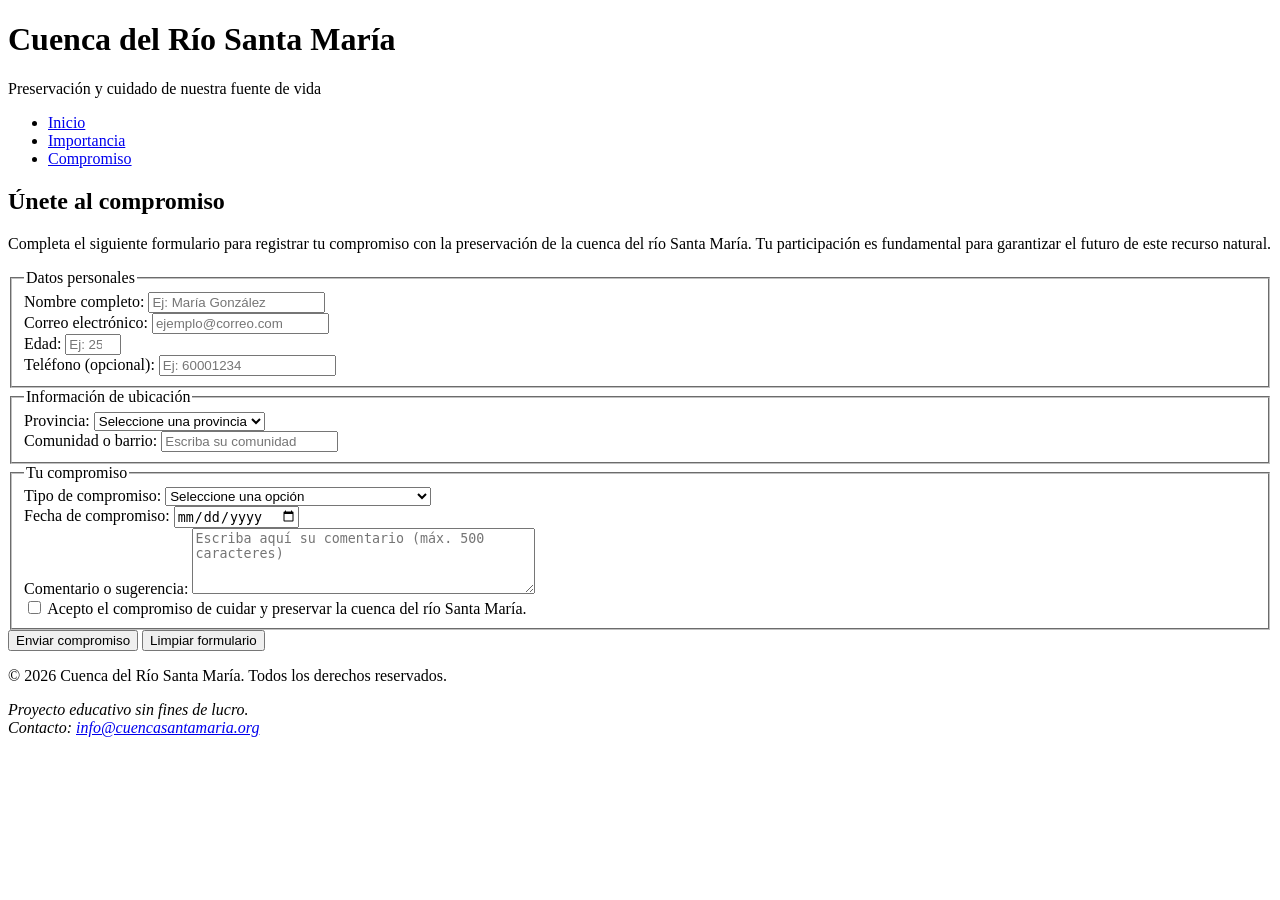
==== compromiso.html @ 09c91ca5 "Add files via upload" ====
<!DOCTYPE html>
<html lang="es">

<head>
    <meta charset="UTF-8">
    <meta name="viewport">
    <meta name="description" content="Formulario de compromiso para la preservación de la cuenca del río Santa María.">
    <meta name="author" content="Tu Nombre">
    <link rel="icon" href="img/icono.png" type="image/png">
    <link rel="stylesheet" href="css/estilos.css">
    <title>Compromiso | Cuenca del Río Santa María</title>
</head>

<body>
    <header class="encabezado">
        <div class="contenedor">
            <h1>Cuenca del Río Santa María</h1>
            <p class="subtitulo">Preservación y cuidado de nuestra fuente de vida</p>
        </div>
        <nav class="navegacion" aria-label="Navegación principal">
            <ul>
                <li><a href="index.html">Inicio</a></li>
                <li><a href="importancia.html">Importancia</a></li>
                <li><a href="compromiso.html" class="activo">Compromiso</a></li>
            </ul>
        </nav>
    </header>

    <main>
        <section class="contenido">
            <div class="contenedor">
                <h2>Únete al compromiso</h2>
                <p>
                    Completa el siguiente formulario para registrar tu compromiso con la
                    preservación de la cuenca del río Santa María. Tu participación es
                    fundamental para garantizar el futuro de este recurso natural.
                </p>

                <form action="#" method="post" class="formulario" novalidate>
                    <fieldset>
                        <legend>Datos personales</legend>

                        <div class="campo">
                            <label for="nombre">Nombre completo:</label>
                            <input type="text" id="nombre" name="nombre" placeholder="Ej: María González" required
                                minlength="3" maxlength="80" autocomplete="name">
                        </div>

                        <div class="campo">
                            <label for="correo">Correo electrónico:</label>
                            <input type="email" id="correo" name="correo" placeholder="ejemplo@correo.com" required
                                autocomplete="email">
                        </div>

                        <div class="campo">
                            <label for="edad">Edad:</label>
                            <input type="number" id="edad" name="edad" min="12" max="120" required placeholder="Ej: 25">
                        </div>

                        <div class="campo">
                            <label for="telefono">Teléfono (opcional):</label>
                            <input type="tel" id="telefono" name="telefono" pattern="[0-9]{8,15}"
                                placeholder="Ej: 60001234" title="Ingrese entre 8 y 15 dígitos">
                        </div>
                    </fieldset>

                    <fieldset>
                        <legend>Información de ubicación</legend>

                        <div class="campo">
                            <label for="provincia">Provincia:</label>
                            <select id="provincia" name="provincia" required>
                                <option value="">Seleccione una provincia</option>
                                <option value="veraguas">Veraguas</option>
                                <option value="herrera">Herrera</option>
                                <option value="los_santos">Los Santos</option>
                                <option value="colon">Colón</option>
                                <option value="otra">Otra</option>
                            </select>
                        </div>

                        <div class="campo">
                            <label for="comunidad">Comunidad o barrio:</label>
                            <input type="text" id="comunidad" name="comunidad" list="comunidades"
                                placeholder="Escriba su comunidad" required>
                            <datalist id="comunidades">
                                <option value="Santa María">
                                <option value="San Francisco">
                                <option value="El Potrero">
                                <option value="La Mesa">
                                <option value="Los Valles">
                            </datalist>
                        </div>
                    </fieldset>

                    <fieldset>
                        <legend>Tu compromiso</legend>

                        <div class="campo">
                            <label for="tipo_compromiso">Tipo de compromiso:</label>
                            <select id="tipo_compromiso" name="tipo_compromiso" required>
                                <option value="">Seleccione una opción</option>
                                <option value="limpieza">Participar en jornadas de limpieza</option>
                                <option value="educacion">Educar a otros sobre el cuidado del agua</option>
                                <option value="ahorro">Ahorrar agua en mi hogar</option>
                                <option value="denuncia">Denunciar actividades contaminantes</option>
                                <option value="voluntariado">Ser voluntario ambiental</option>
                            </select>
                        </div>

                        <div class="campo">
                            <label for="fecha">Fecha de compromiso:</label>
                            <input type="date" id="fecha" name="fecha" required>
                        </div>

                        <div class="campo">
                            <label for="comentario">Comentario o sugerencia:</label>
                            <textarea id="comentario" name="comentario" rows="4" cols="40" maxlength="500"
                                placeholder="Escriba aquí su comentario (máx. 500 caracteres)"></textarea>
                        </div>

                        <div class="campo checkbox">
                            <input type="checkbox" id="acepto" name="acepto" required>
                            <label for="acepto">
                                Acepto el compromiso de cuidar y preservar la cuenca del río Santa María.
                            </label>
                        </div>
                    </fieldset>

                    <div class="acciones">
                        <button type="submit" class="boton">Enviar compromiso</button>
                        <button type="reset" class="boton secundario">Limpiar formulario</button>
                    </div>
                </form>
            </div>
        </section>
    </main>

    <footer class="pie">
        <div class="contenedor">
            <p>&copy; 2026 Cuenca del Río Santa María. Todos los derechos reservados.</p>
            <address>
                Proyecto educativo sin fines de lucro.<br>
                Contacto: <a href="mailto:info@cuencasantamaria.org">info@cuencasantamaria.org</a>
            </address>
        </div>
    </footer>
</body>

</html>
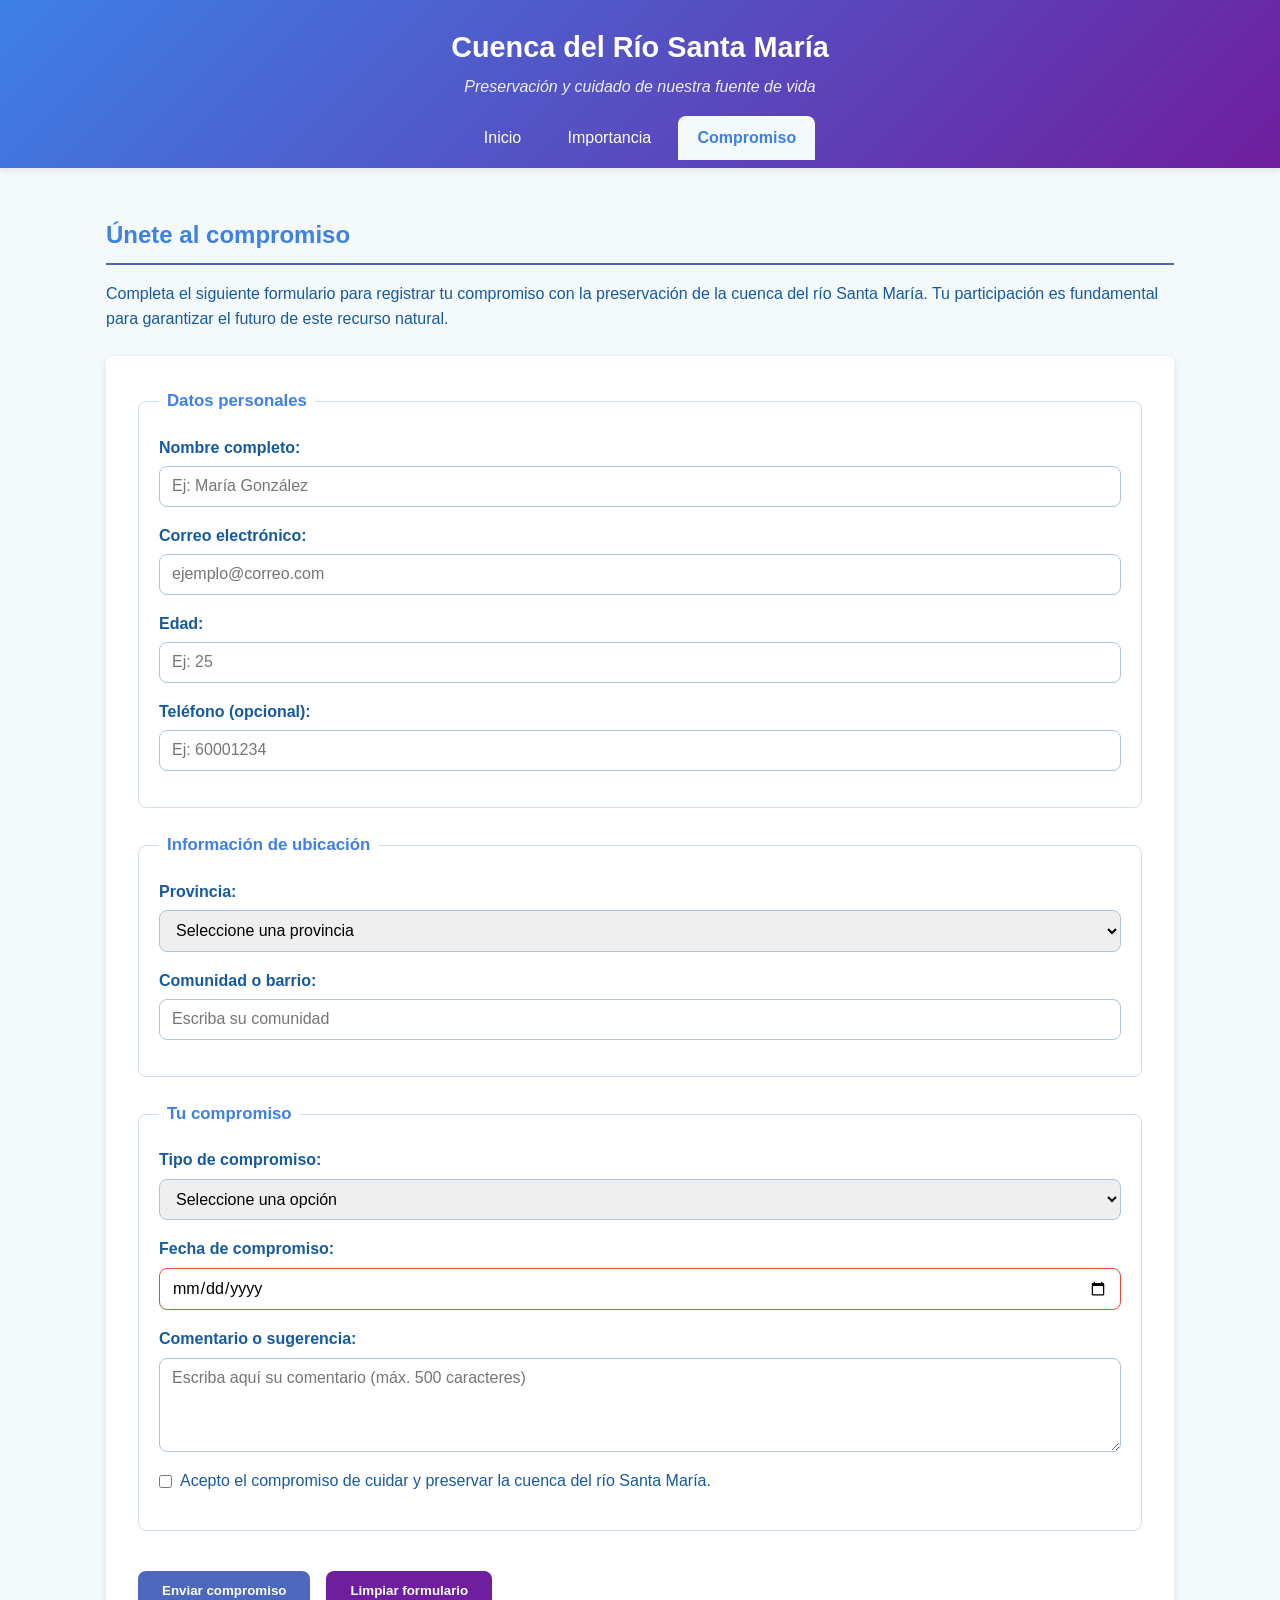
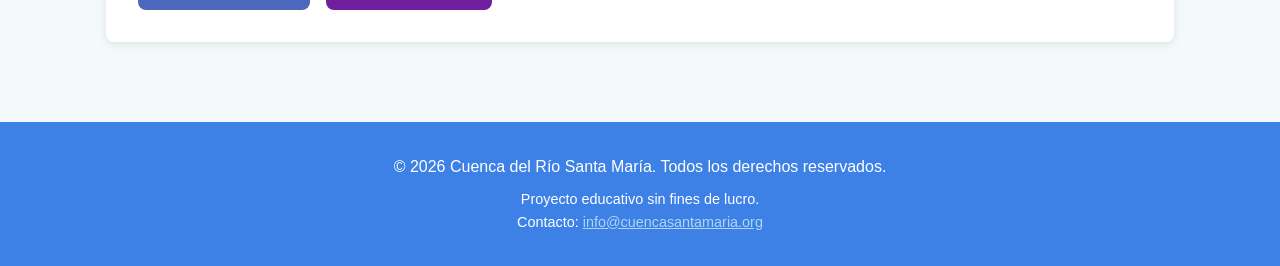
==== commit df1bfd18: "Update compromiso.html" ====
--- a/compromiso.html
+++ b/compromiso.html
@@ -6,8 +6,8 @@
     <meta name="viewport">
     <meta name="description" content="Formulario de compromiso para la preservación de la cuenca del río Santa María.">
     <meta name="author" content="Tu Nombre">
-    <link rel="icon" href="img/icono.png" type="image/png">
-    <link rel="stylesheet" href="css/estilos.css">
+    <link rel="icon" href="icono.png" type="image/png">
+    <link rel="stylesheet" href="estilos.css">
     <title>Compromiso | Cuenca del Río Santa María</title>
 </head>
 
@@ -147,4 +147,4 @@
     </footer>
 </body>
 
-</html>+</html>
--- a/estilos.css
+++ b/estilos.css
@@ -0,0 +1,494 @@
+/* ============================================
+   RESET Y VARIABLES
+   ============================================ */
+* {
+    margin: 0;
+    padding: 0;
+    box-sizing: border-box;
+}
+
+:root {
+    --color-primario: #3d80e6;
+    --color-secundario: #6f1e9e;
+    --color-acento: #0c30a5bb;
+    --color-fondo: #f4f9fc;
+    --color-texto: #165a9e;
+    --color-blanco: #ffffff;
+    --sombra: 0 2px 8px rgba(0, 0, 0, 0.1);
+    --radio: 8px;
+    --transicion: 0.3s ease;
+}
+
+body {
+    font-family: "Segoe UI", Roboto, "Helvetica Neue", Arial, sans-serif;
+    background-color: var(--color-fondo);
+    color: var(--color-texto);
+    line-height: 1.6;
+}
+
+.contenedor {
+    width: 90%;
+    max-width: 1100px;
+    margin: 0 auto;
+    padding: 0 1rem;
+}
+
+/* ============================================
+   ENCABEZADO Y NAVEGACIÓN
+   ============================================ */
+.encabezado {
+    background: linear-gradient(135deg, var(--color-primario), var(--color-secundario));
+    color: var(--color-blanco);
+    padding: 1.5rem 0 0;
+    box-shadow: var(--sombra);
+}
+
+.encabezado h1 {
+    font-size: 1.8rem;
+    text-align: center;
+    margin-bottom: 0.25rem;
+}
+
+.subtitulo {
+    text-align: center;
+    font-style: italic;
+    opacity: 0.9;
+    margin-bottom: 1rem;
+}
+
+.navegacion ul {
+    list-style: none;
+    display: flex;
+    justify-content: center;
+    flex-wrap: wrap;
+    gap: 0.5rem;
+    padding-bottom: 0.5rem;
+}
+
+.navegacion a {
+    display: block;
+    padding: 0.6rem 1.2rem;
+    color: var(--color-blanco);
+    text-decoration: none;
+    border-radius: var(--radio) var(--radio) 0 0;
+    transition: background-color var(--transicion);
+    font-weight: 500;
+}
+
+.navegacion a:hover,
+.navegacion a:focus {
+    background-color: rgba(255, 255, 255, 0.2);
+}
+
+.navegacion a.activo {
+    background-color: var(--color-fondo);
+    color: var(--color-primario);
+    font-weight: 700;
+}
+
+/* ============================================
+   SECCIÓN HERO
+   ============================================ */
+.hero {
+    background: linear-gradient(rgba(26, 82, 118, 0.85), rgba(46, 134, 193, 0.85)),
+        url("../img/cuenca.jpg") center/cover no-repeat;
+    color: var(--color-blanco);
+    padding: 4rem 0;
+    text-align: center;
+}
+
+.hero h2 {
+    font-size: 2rem;
+    margin-bottom: 1rem;
+}
+
+.hero p {
+    max-width: 700px;
+    margin: 0 auto 1rem;
+    font-size: 1.05rem;
+}
+
+.boton {
+    display: inline-block;
+    background-color: var(--color-acento);
+    color: var(--color-blanco);
+    padding: 0.75rem 1.5rem;
+    border: none;
+    border-radius: var(--radio);
+    text-decoration: none;
+    font-weight: 600;
+    cursor: pointer;
+    transition: background-color var(--transicion), transform var(--transicion);
+    margin-top: 1rem;
+}
+
+.boton:hover,
+.boton:focus {
+    background-color: #1e8449;
+    transform: translateY(-2px);
+}
+
+.boton.secundario {
+    background-color: var(--color-secundario);
+}
+
+.boton.secundario:hover,
+.boton.secundario:focus {
+    background-color: var(--color-primario);
+}
+
+/* ============================================
+   TARJETAS CON CSS GRID (TEMA INTEGRADO)
+   ============================================ */
+.tarjetas {
+    padding: 3rem 0;
+    background-color: var(--color-blanco);
+}
+
+.grid-tarjetas {
+    display: grid;
+    grid-template-columns: repeat(auto-fit, minmax(280px, 1fr));
+    gap: 1.5rem;
+    margin-top: 1.5rem;
+}
+
+.tarjeta {
+    background-color: var(--color-fondo);
+    padding: 1.5rem;
+    border-radius: var(--radio);
+    border-left: 4px solid var(--color-acento);
+    box-shadow: var(--sombra);
+    transition: transform var(--transicion);
+}
+
+.tarjeta:hover {
+    transform: translateY(-4px);
+}
+
+.tarjeta h3 {
+    color: var(--color-primario);
+    margin-bottom: 0.75rem;
+}
+
+/* ============================================
+   GALERÍA CON CSS GRID
+   ============================================ */
+.galeria {
+    padding: 3rem 0;
+}
+
+.galeria h2 {
+    text-align: center;
+    color: var(--color-primario);
+    margin-bottom: 1.5rem;
+}
+
+.grid-galeria {
+    display: grid;
+    grid-template-columns: repeat(auto-fit, minmax(250px, 1fr));
+    gap: 1rem;
+}
+
+.grid-galeria figure {
+    background-color: var(--color-blanco);
+    border-radius: var(--radio);
+    overflow: hidden;
+    box-shadow: var(--sombra);
+}
+
+.grid-galeria img {
+    width: 100%;
+    height: 220px;
+    object-fit: cover;
+    display: block;
+}
+
+.grid-galeria figcaption {
+    padding: 0.75rem;
+    text-align: center;
+    font-size: 0.9rem;
+    color: var(--color-texto);
+    font-style: italic;
+}
+
+/* ============================================
+   ASIDE / DATO CURIOSO
+   ============================================ */
+.dato-curioso {
+    background-color: #eaf4f8;
+    padding: 2rem 0;
+    border-top: 3px solid var(--color-secundario);
+    border-bottom: 3px solid var(--color-secundario);
+}
+
+.dato-curioso h2 {
+    color: var(--color-primario);
+    margin-bottom: 0.75rem;
+}
+
+.dato-curioso details {
+    margin-top: 1rem;
+    background-color: var(--color-blanco);
+    padding: 1rem;
+    border-radius: var(--radio);
+}
+
+.dato-curioso summary {
+    cursor: pointer;
+    font-weight: 600;
+    color: var(--color-secundario);
+}
+
+.dato-curioso ul {
+    margin-top: 0.75rem;
+    padding-left: 1.5rem;
+}
+
+/* ============================================
+   CONTENIDO GENERAL
+   ============================================ */
+.contenido {
+    padding: 3rem 0;
+}
+
+.contenido h2 {
+    color: var(--color-primario);
+    margin-bottom: 1rem;
+    border-bottom: 2px solid var(--color-acento);
+    padding-bottom: 0.5rem;
+}
+
+.bloque {
+    background-color: var(--color-blanco);
+    padding: 1.5rem;
+    border-radius: var(--radio);
+    box-shadow: var(--sombra);
+    margin-bottom: 1.5rem;
+}
+
+.bloque h3 {
+    color: var(--color-secundario);
+    margin-bottom: 0.75rem;
+}
+
+.bloque ul {
+    margin-top: 0.75rem;
+    padding-left: 1.5rem;
+}
+
+.bloque li {
+    margin-bottom: 0.35rem;
+}
+
+/* ============================================
+   TABLAS
+   ============================================ */
+table {
+    width: 100%;
+    border-collapse: collapse;
+    margin-top: 1rem;
+    background-color: var(--color-blanco);
+    border-radius: var(--radio);
+    overflow: hidden;
+    box-shadow: var(--sombra);
+}
+
+caption {
+    font-weight: 700;
+    padding: 0.75rem;
+    color: var(--color-primario);
+    text-align: left;
+}
+
+th,
+td {
+    padding: 0.75rem 1rem;
+    text-align: left;
+    border-bottom: 1px solid #ddd;
+}
+
+thead th {
+    background-color: var(--color-primario);
+    color: var(--color-blanco);
+}
+
+tbody tr:nth-child(even) {
+    background-color: #f0f7fb;
+}
+
+tbody tr:hover {
+    background-color: #d6ebf5;
+}
+
+/* ============================================
+   FORMULARIO
+   ============================================ */
+.formulario {
+    background-color: var(--color-blanco);
+    padding: 2rem;
+    border-radius: var(--radio);
+    box-shadow: var(--sombra);
+    margin-top: 1.5rem;
+}
+
+fieldset {
+    border: 1px solid #cde0eb;
+    border-radius: var(--radio);
+    padding: 1.25rem;
+    margin-bottom: 1.5rem;
+}
+
+legend {
+    font-weight: 700;
+    color: var(--color-primario);
+    padding: 0 0.5rem;
+    font-size: 1.05rem;
+}
+
+.campo {
+    margin-bottom: 1rem;
+    display: flex;
+    flex-direction: column;
+}
+
+.campo label {
+    font-weight: 600;
+    margin-bottom: 0.35rem;
+    color: var(--color-texto);
+}
+
+.campo input,
+.campo select,
+.campo textarea {
+    padding: 0.65rem 0.75rem;
+    border: 1px solid #b0c4d4;
+    border-radius: var(--radio);
+    font-size: 1rem;
+    font-family: inherit;
+    transition: border-color var(--transicion), box-shadow var(--transicion);
+}
+
+.campo input:focus,
+.campo select:focus,
+.campo textarea:focus {
+    outline: none;
+    border-color: var(--color-secundario);
+    box-shadow: 0 0 0 3px rgba(46, 134, 193, 0.2);
+}
+
+.campo input:required:invalid:not(:placeholder-shown) {
+    border-color: #e74c3c;
+}
+
+.campo input:required:valid:not(:placeholder-shown) {
+    border-color: var(--color-acento);
+}
+
+.campo.checkbox {
+    flex-direction: row;
+    align-items: center;
+    gap: 0.5rem;
+}
+
+.campo.checkbox input {
+    width: auto;
+}
+
+.campo.checkbox label {
+    margin-bottom: 0;
+    font-weight: 400;
+}
+
+.acciones {
+    display: flex;
+    gap: 1rem;
+    flex-wrap: wrap;
+    margin-top: 1rem;
+}
+
+/* ============================================
+   PIE DE PÁGINA
+   ============================================ */
+.pie {
+    background-color: var(--color-primario);
+    color: var(--color-blanco);
+    padding: 2rem 0;
+    text-align: center;
+    margin-top: 2rem;
+}
+
+.pie a {
+    color: #aed6f1;
+}
+
+.pie address {
+    font-style: normal;
+    margin-top: 0.5rem;
+    font-size: 0.9rem;
+}
+
+/* ============================================
+   DISEÑO ADAPTABLE (RESPONSIVE)
+   ============================================ */
+@media (max-width: 768px) {
+    .encabezado h1 {
+        font-size: 1.4rem;
+    }
+
+    .hero h2 {
+        font-size: 1.5rem;
+    }
+
+    .hero {
+        padding: 2.5rem 0;
+    }
+
+    .navegacion ul {
+        flex-direction: column;
+        align-items: center;
+    }
+
+    .navegacion a {
+        border-radius: var(--radio);
+        width: 100%;
+        text-align: center;
+    }
+
+    .formulario {
+        padding: 1.25rem;
+    }
+
+    .acciones {
+        flex-direction: column;
+    }
+
+    .acciones .boton {
+        width: 100%;
+        text-align: center;
+    }
+
+    table {
+        font-size: 0.85rem;
+    }
+
+    th,
+    td {
+        padding: 0.5rem;
+    }
+}
+
+@media (max-width: 480px) {
+    .contenedor {
+        width: 95%;
+        padding: 0 0.5rem;
+    }
+
+    .encabezado h1 {
+        font-size: 1.2rem;
+    }
+
+    .grid-tarjetas,
+    .grid-galeria {
+        grid-template-columns: 1fr;
+    }
+}
